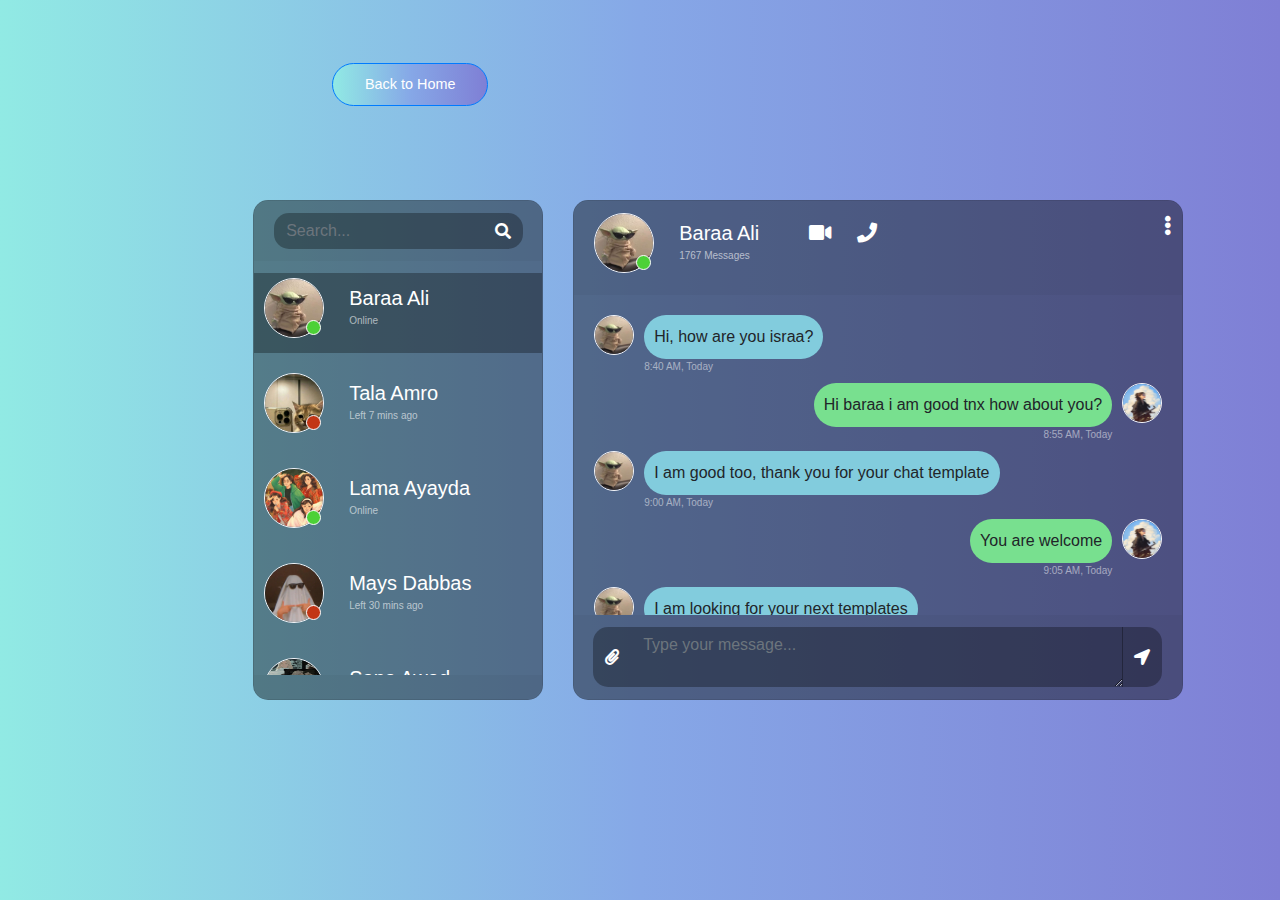
==== chat.html @ 5960b5f4 "Edit" ====
<!DOCTYPE html>
<html>
	<head>
		<title>Chat</title>

		<!--......................... Bootstrap............ ...............-->
		<link rel="stylesheet" href="https://stackpath.bootstrapcdn.com/bootstrap/4.1.3/css/bootstrap.min.css" >

		<!--......................... Font awesome .........................-->
		<link rel="stylesheet" href="https://use.fontawesome.com/releases/v5.5.0/css/all.css" >

		<!--............................ CSS............................... -->
		<link rel="stylesheet" type="text/css" href="assets/css/styleChat.css">
        
	</head>

	<body>

        <!--............................start full screen............................... -->
		<div class="container-fluid h-100">
        
            <!--............................start working screen............................... -->
			<div class="row justify-content-center h-100">

                <!--.............Back to home page...........-->
                <div class="back-to-home-btn">
                    
                 <label for="add-post" id="create-lg" class="btn btn-primary btn-lg" onclick="backToHome()">Back to Home</label>

                </div>
                 <!--.............Back to home page...........-->


                <!--............................start left working screen............................... -->
				<div class="col-md-4 col-xl-3 chat"> <div class="card mb-sm-3 mb-md-0 contacts_card">

                    <!--.........................start search section.................................-->
					<div class="card-header">
						<div class="input-group">
							<input type="text" placeholder="Search..." name="" class="form-control search">
							<div class="input-group-prepend">
								<span class="input-group-text search_btn"><i class="fas fa-search"></i></span>
							</div>
						</div>
					</div>
                    <!--.........................end search section.................................-->

                    <!--.........................start name of people section.................................-->
					<div class="card-body contacts_body">
						<ui class="contacts">

                        <!--...first person in the chat...-->
						<li class="active chat-name">
							<div class="d-flex bd-highlight ">
								<div class="img_cont">
									<img src="assets/img/profile picture/lê on Twitter _ Crazy funny pictures, Mood pics, Funny images.jfif" class="rounded-circle user_img">
									<span class="online_icon"></span>
								</div>
								<div class="user_info">
									<span>Baraa Ali</span>
									<p>Online</p>
								</div>
							</div>
						</li>

                        <!--...second person in the chat...-->
						<li class="chat-name">
							<div class="d-flex bd-highlight">
								<div class="img_cont">
									<img src="assets/img/profile picture/Mia.jfif" class="rounded-circle user_img">
									<span class="online_icon offline"></span>
								</div>
								<div class="user_info">
									<span>Tala Amro</span>
									<p>Left 7 mins ago</p>
								</div>
							</div>
						</li>

                        <!--...3ed person in the chat...-->
						<li class="chat-name">
							<div class="d-flex bd-highlight">
								<div class="img_cont">
									<img src="assets/img/profile picture/p1.jpg" class="rounded-circle user_img">
									<span class="online_icon"></span>
								</div>
								<div class="user_info">
									<span>Lama Ayayda</span>
									<p>Online</p>
								</div>
							</div>
						</li>

                        <!--...4th person in the chat...-->
						<li class="chat-name">
							<div class="d-flex bd-highlight">
								<div class="img_cont">
									<img src="assets/img/profile picture/تنزيل.jfif" class="rounded-circle user_img">
									<span class="online_icon offline"></span>
								</div>
								<div class="user_info">
									<span>Mays Dabbas</span>
									<p>Left 30 mins ago</p>
								</div>
							</div>
						</li>

                        <!--...5th person in the chat...-->
						<li class="chat-name">
							<div class="d-flex bd-highlight">
								<div class="img_cont">
									<img src="assets/img/profile picture/Marni 🐾💙 (1).jpg" class="rounded-circle user_img">
									<span class="online_icon offline"></span>
								</div>
								<div class="user_info">
									<span>Sana Awad</span>
									<p>Left 50 mins ago</p>
								</div>
							</div>
						</li>
						</ui>
					</div>
                    <!--.........................end name of people section.................................-->

					<div class="card-footer"></div>
				</div></div>
                <!--............................end left working screen............................... -->


                <!--............................start right working screen............................... -->
				<div class="col-md-8 col-xl-6 chat">
					<div class="card">

                        <!--............................start top of right working screen............................... -->
						<div class="card-header msg_head">
							<div class="d-flex bd-highlight">
								<div class="img_cont">
									<img src="assets/img/profile picture/lê on Twitter _ Crazy funny pictures, Mood pics, Funny images.jfif" class="rounded-circle user_img">
									<span class="online_icon"></span>
								</div>
								<div class="user_info">
									<span>Baraa Ali</span>
									<p>1767 Messages</p>
								</div>
								<div class="video_cam">
									<span><i class="fas fa-video"></i></span>
									<span><i class="fas fa-phone"></i></span>
								</div>
							</div>
							<span id="action_menu_btn"><i class="fas fa-ellipsis-v"></i></span>
							<div class="action_menu">
								<ul>
									<li><i class="fas fa-user-circle"></i> View profile</li>
									<li><i class="fas fa-plus"></i> Add to group</li>
									<li><i class="fas fa-ban"></i> Block</li>
								</ul>
							</div>
						</div>
                        <!--............................end top of right working screen............................... -->


                        <!--............................start midlle of right working screen(messages)............................... -->
						<div class="card-body msg_card_body">

							<div class="d-flex justify-content-start mb-4">
								<div class="img_cont_msg">
									<img src="assets/img/profile picture/lê on Twitter _ Crazy funny pictures, Mood pics, Funny images.jfif" class="rounded-circle user_img_msg">
								</div>
								<div class="msg_cotainer">
									Hi, how are you israa?
									<span class="msg_time">8:40 AM, Today</span>
								</div>
							</div>

							<div class="d-flex justify-content-end mb-4">
								<div class="msg_cotainer_send">
									Hi baraa i am good tnx how about you?
									<span class="msg_time_send">8:55 AM, Today</span>
								</div>
								<div class="img_cont_msg" id="my-profile-picture">
							<img src="assets/img/profile picture/Samurai by Sam Yang.jpg" class="rounded-circle user_img_msg">
								</div>
							</div>

							<div class="d-flex justify-content-start mb-4">
								<div class="img_cont_msg">
									<img src="assets/img/profile picture/lê on Twitter _ Crazy funny pictures, Mood pics, Funny images.jfif" class="rounded-circle user_img_msg">
								</div>
								<div class="msg_cotainer">
									I am good too, thank you for your chat template
									<span class="msg_time">9:00 AM, Today</span>
								</div>
							</div>

							<div class="d-flex justify-content-end mb-4">
								<div class="msg_cotainer_send">
									You are welcome
									<span class="msg_time_send">9:05 AM, Today</span>
								</div>
								<div class="img_cont_msg" id="my-profile-picture">
							<img src="assets/img/profile picture/Samurai by Sam Yang.jpg" class="rounded-circle user_img_msg">
								</div>
							</div>

							<div class="d-flex justify-content-start mb-4">
								<div class="img_cont_msg">
									<img src="assets/img/profile picture/lê on Twitter _ Crazy funny pictures, Mood pics, Funny images.jfif"" class="rounded-circle user_img_msg">
								</div>
								<div class="msg_cotainer">
									I am looking for your next templates
									<span class="msg_time">9:07 AM, Today</span>
								</div>
							</div>

							<div class="d-flex justify-content-end mb-4">
								<div class="msg_cotainer_send">
									Ok, thank you have a good day
									<span class="msg_time_send">9:10 AM, Today</span>
								</div>
								<div class="img_cont_msg " id="my-profile-picture">
						            <img src="assets/img/profile picture/Samurai by Sam Yang.jpg" class="rounded-circle user_img_msg">
								</div>
							</div>

							<div class="d-flex justify-content-start mb-4">
								<div class="img_cont_msg">
									<img src="assets/img/profile picture/lê on Twitter _ Crazy funny pictures, Mood pics, Funny images.jfif"" class="rounded-circle user_img_msg">
								</div>
								<div class="msg_cotainer">
									Bye, see you
									<span class="msg_time">9:12 AM, Today</span>
								</div>
							</div>

						</div>
                        <!--............................end midlle of right working screen(messages)............................... -->


                        <!--............................start last of right working screen(send)............................... -->
						<div class="card-footer">
							<div class="input-group">
								<div class="input-group-append">
									<span class="input-group-text attach_btn"><i class="fas fa-paperclip"></i></span>
								</div>
								<textarea name="" class="form-control type_msg" placeholder="Type your message..."></textarea>
								<div class="input-group-append">
									<span class="input-group-text send_btn"><i class="fas fa-location-arrow"></i></span>
								</div>
							</div>
						</div>
                        <!--............................end last of right working screen(send)............................... -->

					</div>
				</div>
                <!--............................end right working screen............................... -->


			</div>
            <!--............................end working screen............................... -->
		</div>
        <!--............................end full screen............................... -->







	<!-- .........................JQuery .................................-->
	<script src="https://ajax.googleapis.com/ajax/libs/jquery/3.3.1/jquery.min.js"></script>
    <script type="text/javascript" src="assets/java/scriptHome.js"></script>
	<script type="text/javascript" src="assets/java/scriptChat.js"></script>
   
	</body>
</html>
---- assets/css/styleChat.css ----
body,
html {
	height: 100%;
	margin: 0;
	background: #7F7FD5;
	background: -webkit-linear-gradient(to right, #91EAE4, #86A8E7, #7F7FD5);
	background: linear-gradient(to right, #91EAE4, #86A8E7, #7F7FD5);
}

.chat {
	margin-top: auto;
	margin-bottom: auto;
}

.btn{
    padding: var(--btn-padding);
    display: inline-block;
    cursor: pointer;
    border-radius: var(--border-radius);
    font-size: 0.9rem;
    font-weight: 500;
    transition: 300ms ease all; 
 }

 .btn-lg{
    margin-left: 160%;
    margin-top: 20%;
 }

.back-to-home-btn{
    padding: 1rem 0;
    margin-top: 1rem;
    column-gap: 1px;
}

.btn-primary{
    background: #7F7FD5;
	background: -webkit-linear-gradient(to right, #91EAE4, #86A8E7, #7F7FD5);
	background: linear-gradient(to right, #91EAE4, #86A8E7, #7F7FD5);
    color: var(--color-white);
}

:root{
    --color-white-light-theme:100%;
    --primary-color-hue:252;

    --color-white: hsl(252 , 30% ,var(--color-white-light-theme));
    --color-primary: hsl(var(--primary-color-hue) , 75% , 60%);

    --border-radius: 2rem;
    --card-border-radius: 1rem;

    --search-padding: .6rem 1rem;
    --card-padding: 1rem;

    --btn-padding: .6rem 2rem;
}

.card {
	height: 500px;
	border-radius: 15px !important;
	background-color: rgba(0, 0, 0, 0.4) !important;
}

.contacts_body {
	padding: 0.75rem 0 !important;
	overflow-y: auto;
	white-space: nowrap;
}

.msg_card_body {
	overflow-y: auto;
}

.card-header {
	border-radius: 15px 15px 0 0 !important;
	border-bottom: 0 !important;
}

.card-footer {
	border-radius: 0 0 15px 15px !important;
	border-top: 0 !important;
}

.container {
	align-content: center;
}

.search {
	border-radius: 15px 0 0 15px !important;
	background-color: rgba(0, 0, 0, 0.3) !important;
	border: 0 !important;
	color: white !important;
}

.search:focus {
	box-shadow: none !important;
	outline: 0px !important;
}

.type_msg {
	background-color: rgba(0, 0, 0, 0.3) !important;
	border: 0 !important;
	color: white !important;
	height: 60px !important;
	overflow-y: auto;
}

.type_msg:focus {
	box-shadow: none !important;
	outline: 0px !important;
}

.chat-name{
	cursor: pointer;
}

.attach_btn {
	border-radius: 15px 0 0 15px !important;
	background-color: rgba(0, 0, 0, 0.3) !important;
	border: 0 !important;
	color: white !important;
	cursor: pointer;
}

.send_btn {
	border-radius: 0 15px 15px 0 !important;
	background-color: rgba(0, 0, 0, 0.3) !important;
	border: 0 !important;
	color: white !important;
	cursor: pointer;
}

.search_btn {
	border-radius: 0 15px 15px 0 !important;
	background-color: rgba(0, 0, 0, 0.3) !important;
	border: 0 !important;
	color: white !important;
	cursor: pointer;
}

.contacts {
	list-style: none;
	padding: 0;
}

.contacts li {
	width: 100% !important;
	padding: 5px 10px;
	margin-bottom: 15px !important;
}

.active {
	background-color: rgba(0, 0, 0, 0.3);
}

.user_img {
	height: 60px;
	width: 60px;
	border: 1.5px solid #f5f6fa;
}

.user_img_msg {
	height: 40px;
	width: 40px;
	border: 1.5px solid #f5f6fa;
}

.img_cont {
	position: relative;
	height: 70px;
	width: 70px;
}

.img_cont_msg {
	height: 40px;
	width: 40px;
}

.online_icon {
	position: absolute;
	height: 15px;
	width: 15px;
	background-color: #4cd137;
	border-radius: 50%;
	bottom: 13px;
	right: 13px;
	border: 1.5px solid white;
}

.offline {
	background-color: #c23616 !important;
}

.user_info {
	margin-top: auto;
	margin-bottom: auto;
	margin-left: 15px;
}

.user_info span {
	font-size: 20px;
	color: white;
}

.user_info p {
	font-size: 10px;
	color: rgba(255, 255, 255, 0.6);
}

.video_cam {
	margin-left: 50px;
	margin-top: 5px;
}

.video_cam span {
	color: white;
	font-size: 20px;
	cursor: pointer;
	margin-right: 20px;
}

.msg_cotainer {
	margin-top: auto;
	margin-bottom: auto;
	margin-left: 10px;
	border-radius: 25px;
	background-color: #82ccdd;
	padding: 10px;
	position: relative;
}

.msg_cotainer_send {
	margin-top: auto;
	margin-bottom: auto;
	margin-right: 10px;
	border-radius: 25px;
	background-color: #78e08f;
	padding: 10px;
	position: relative;
}

.msg_time {
	position: absolute;
	left: 0;
	bottom: -15px;
	color: rgba(255, 255, 255, 0.5);
	font-size: 10px;
}

.msg_time_send {
	position: absolute;
	right: 0;
	bottom: -15px;
	color: rgba(255, 255, 255, 0.5);
	font-size: 10px;
}

.msg_head {
	position: relative;
}

#action_menu_btn {
	position: absolute;
	right: 10px;
	top: 10px;
	color: white;
	cursor: pointer;
	font-size: 20px;
}

.action_menu {
	z-index: 1;
	position: absolute;
	padding: 15px 0;
	background-color: rgba(0, 0, 0, 0.5);
	color: white;
	border-radius: 15px;
	top: 30px;
	right: 15px;
	display: none;
}

.action_menu ul {
	list-style: none;
	padding: 0;
	margin: 0;
}

.action_menu ul li {
	width: 100%;
	padding: 10px 15px;
	margin-bottom: 5px;
}

.action_menu ul li i {
	padding-right: 10px;
}

.action_menu ul li:hover {
	cursor: pointer;
	background-color: rgba(0, 0, 0, 0.2);
}


/* width */

::-webkit-scrollbar {
	width: 10px;
}


/* Track */

::-webkit-scrollbar-track {
	background: #f1f1f1;
}


/* Handle */

::-webkit-scrollbar-thumb {
	background: #888;
}


/* Handle on hover */

::-webkit-scrollbar-thumb:hover {
	background: #555;
}

@media(max-width: 576px) {
	.contacts_card {
		margin-bottom: 15px !important;
	}
}
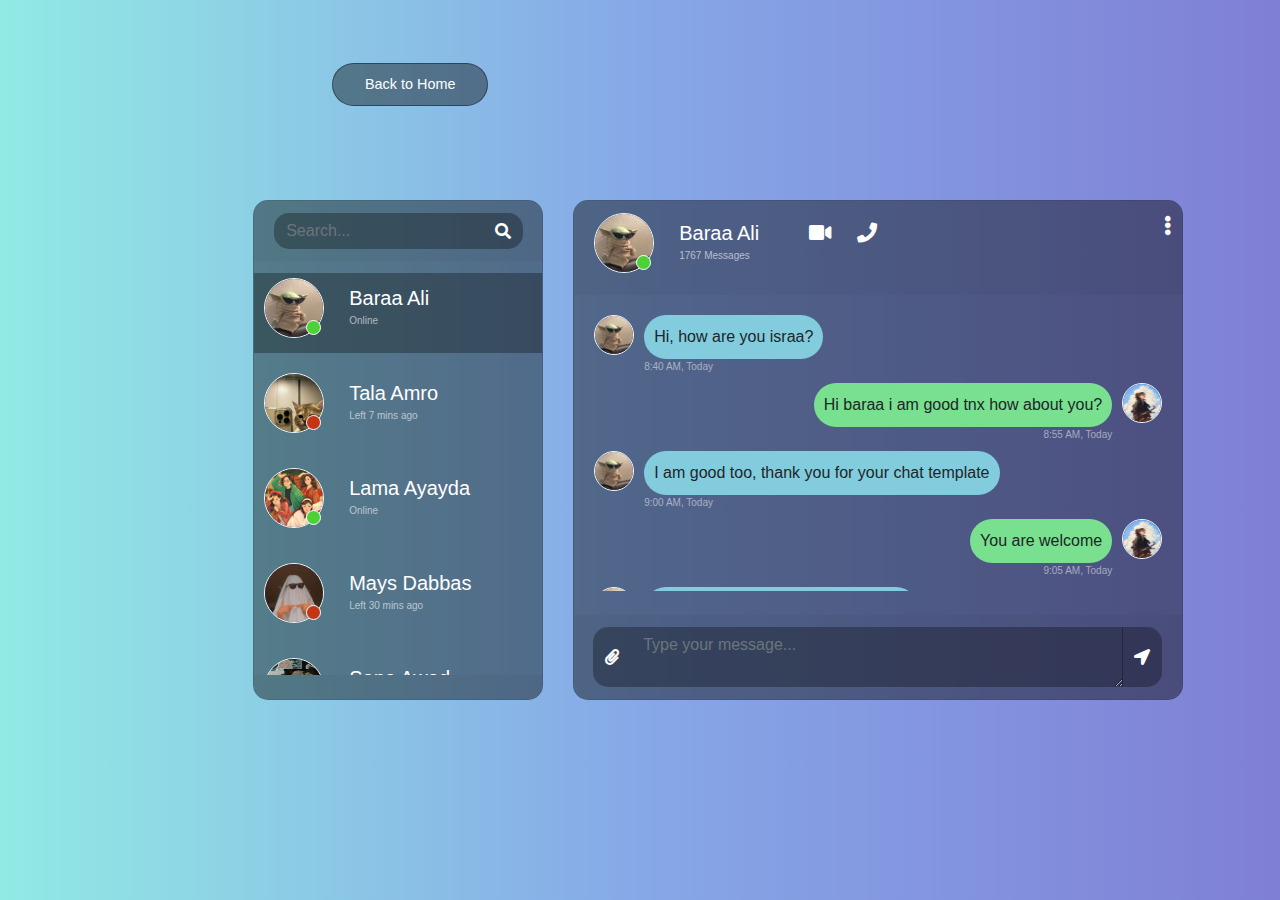
==== commit 39f85c94: "Edit" ====
--- a/chat.html
+++ b/chat.html
@@ -25,7 +25,7 @@
                 <!--.............Back to home page...........-->
                 <div class="back-to-home-btn">
                     
-                 <label for="add-post" id="create-lg" class="btn btn-primary btn-lg" onclick="backToHome()">Back to Home</label>
+                 <label for="add-post"  class="btn btn-primary btn-lg" onclick="backToHome()">Back to Home</label>
 
                 </div>
                  <!--.............Back to home page...........-->
@@ -36,12 +36,14 @@
 
                     <!--.........................start search section.................................-->
 					<div class="card-header">
-						<div class="input-group">
+						<form class="input-group">
+
 							<input type="text" placeholder="Search..." name="" class="form-control search">
 							<div class="input-group-prepend">
-								<span class="input-group-text search_btn"><i class="fas fa-search"></i></span>
-							</div>
-						</div>
+								<button class="input-group-text search_btn"><i class="fas fa-search"></i></button>
+							</div>
+							
+						</form>
 					</div>
                     <!--.........................end search section.................................-->
 
@@ -152,6 +154,7 @@
 								<ul>
 									<li><i class="fas fa-user-circle"></i> View profile</li>
 									<li><i class="fas fa-plus"></i> Add to group</li>
+									<li id="deleteMessagesBtn"><i class="fas fa-trash"></i>Delete chat</li>
 									<li><i class="fas fa-ban"></i> Block</li>
 								</ul>
 							</div>
@@ -162,91 +165,119 @@
                         <!--............................start midlle of right working screen(messages)............................... -->
 						<div class="card-body msg_card_body">
 
-							<div class="d-flex justify-content-start mb-4">
-								<div class="img_cont_msg">
-									<img src="assets/img/profile picture/lê on Twitter _ Crazy funny pictures, Mood pics, Funny images.jfif" class="rounded-circle user_img_msg">
-								</div>
-								<div class="msg_cotainer">
+
+							<div class="d-flex justify-content-start mb-4" >
+								<div class="img_cont_msg message">
+									<img  src="assets/img/profile picture/lê on Twitter _ Crazy funny pictures, Mood pics, Funny images.jfif" class="rounded-circle user_img_msg">
+								</div>
+								<div class="msg_cotainer deletd-chat message" >
 									Hi, how are you israa?
 									<span class="msg_time">8:40 AM, Today</span>
 								</div>
 							</div>
 
 							<div class="d-flex justify-content-end mb-4">
-								<div class="msg_cotainer_send">
+								<div class="msg_cotainer_send deletd-chat message">
 									Hi baraa i am good tnx how about you?
 									<span class="msg_time_send">8:55 AM, Today</span>
 								</div>
-								<div class="img_cont_msg" id="my-profile-picture">
-							<img src="assets/img/profile picture/Samurai by Sam Yang.jpg" class="rounded-circle user_img_msg">
+								<div class="img_cont_msg message" id="my-profile-pictur">
+						        	<img id="deletd-chat" src="assets/img/profile picture/Samurai by Sam Yang.jpg" class="rounded-circle user_img_msg">
 								</div>
 							</div>
 
 							<div class="d-flex justify-content-start mb-4">
-								<div class="img_cont_msg">
+								<div class="img_cont_msg message">
 									<img src="assets/img/profile picture/lê on Twitter _ Crazy funny pictures, Mood pics, Funny images.jfif" class="rounded-circle user_img_msg">
 								</div>
-								<div class="msg_cotainer">
+								<div class="msg_cotainer message">
 									I am good too, thank you for your chat template
 									<span class="msg_time">9:00 AM, Today</span>
 								</div>
 							</div>
 
 							<div class="d-flex justify-content-end mb-4">
-								<div class="msg_cotainer_send">
+								<div class="msg_cotainer_send message">
 									You are welcome
 									<span class="msg_time_send">9:05 AM, Today</span>
 								</div>
-								<div class="img_cont_msg" id="my-profile-picture">
+								<div class="img_cont_msg message" id="my-profile-pictur">
 							<img src="assets/img/profile picture/Samurai by Sam Yang.jpg" class="rounded-circle user_img_msg">
 								</div>
 							</div>
 
 							<div class="d-flex justify-content-start mb-4">
-								<div class="img_cont_msg">
+								<div class="img_cont_msg message">
 									<img src="assets/img/profile picture/lê on Twitter _ Crazy funny pictures, Mood pics, Funny images.jfif"" class="rounded-circle user_img_msg">
 								</div>
-								<div class="msg_cotainer">
+								<div class="msg_cotainer message">
 									I am looking for your next templates
 									<span class="msg_time">9:07 AM, Today</span>
 								</div>
 							</div>
 
 							<div class="d-flex justify-content-end mb-4">
-								<div class="msg_cotainer_send">
+								<div class="msg_cotainer_send message">
 									Ok, thank you have a good day
 									<span class="msg_time_send">9:10 AM, Today</span>
 								</div>
-								<div class="img_cont_msg " id="my-profile-picture">
+								<div class="img_cont_msg message" id="my-profile-pictur">
 						            <img src="assets/img/profile picture/Samurai by Sam Yang.jpg" class="rounded-circle user_img_msg">
 								</div>
 							</div>
 
 							<div class="d-flex justify-content-start mb-4">
-								<div class="img_cont_msg">
-									<img src="assets/img/profile picture/lê on Twitter _ Crazy funny pictures, Mood pics, Funny images.jfif"" class="rounded-circle user_img_msg">
-								</div>
-								<div class="msg_cotainer">
+								<div class="img_cont_msg message">
+									<img src="assets/img/profile picture/lê on Twitter _ Crazy funny pictures, Mood pics, Funny images.jfif" class="rounded-circle user_img_msg">
+								</div>
+								<div class="msg_cotainer message">
 									Bye, see you
 									<span class="msg_time">9:12 AM, Today</span>
 								</div>
 							</div>
 
+							<div class="d-flex justify-content-end mb-4">
+								<div class="msg_cotainer_send message send-img image-container">
+									<img src="assets/img/feed img/تنزيل (2).jpg" alt="Zoomable Image" id="zoomImage">
+									<span class="msg_time_send">9:10 AM, Today</span>
+								</div>
+								<div class="img_cont_msg message" id="my-profile-pictur">
+						            <img src="assets/img/profile picture/Samurai by Sam Yang.jpg" class="rounded-circle user_img_msg">
+								</div>
+							</div>
+
 						</div>
                         <!--............................end midlle of right working screen(messages)............................... -->
 
 
-                        <!--............................start last of right working screen(send)............................... -->
+                       
+						<!--............................start last of right working screen(send)............................... -->
+
+						<form class="send-img">
+							
+								<img src="" id="postIMG">
+								
+						</form>
+
 						<div class="card-footer">
-							<div class="input-group">
-								<div class="input-group-append">
-									<span class="input-group-text attach_btn"><i class="fas fa-paperclip"></i></span>
-								</div>
+							<form class="input-group">
+
+								
+
+								<label class="input-group-append">
+									<span class="input-group-text attach_btn">
+										<input type="file" accept="image/jpg, image/png, image/jpeg" id="feed-pic-upload">
+										<i class="fas fa-paperclip"></i>
+									</span>
+								</label>
+                                
+                                
 								<textarea name="" class="form-control type_msg" placeholder="Type your message..."></textarea>
-								<div class="input-group-append">
-									<span class="input-group-text send_btn"><i class="fas fa-location-arrow"></i></span>
-								</div>
-							</div>
+
+								<div class="input-group-append" >
+									<button class="input-group-text send_btn"><i class="fas fa-location-arrow" type="submit" ></i></button>
+								</div>
+							</form>
 						</div>
                         <!--............................end last of right working screen(send)............................... -->
 
--- a/assets/css/styleChat.css
+++ b/assets/css/styleChat.css
@@ -34,16 +34,18 @@
 }
 
 .btn-primary{
-    background: #7F7FD5;
-	background: -webkit-linear-gradient(to right, #91EAE4, #86A8E7, #7F7FD5);
-	background: linear-gradient(to right, #91EAE4, #86A8E7, #7F7FD5);
+    background-color: rgba(0, 0, 0, 0.4) !important;
     color: var(--color-white);
+	border-color:rgba(0, 0, 0, 0.4) ;
 }
 
 :root{
-    --color-white-light-theme:100%;
+   
+	--color-light-light-theme:92%;
+	--color-white-light-theme:100%;
     --primary-color-hue:252;
 
+    --color-light: hsl(252 , 30% ,var(--color-light-light-theme));
     --color-white: hsl(252 , 30% ,var(--color-white-light-theme));
     --color-primary: hsl(var(--primary-color-hue) , 75% , 60%);
 
@@ -62,6 +64,10 @@
 	background-color: rgba(0, 0, 0, 0.4) !important;
 }
 
+#card-ask-comment{
+	height: 590px;
+}
+
 .contacts_body {
 	padding: 0.75rem 0 !important;
 	overflow-y: auto;
@@ -82,6 +88,10 @@
 	border-top: 0 !important;
 }
 
+.input-group input[type='file'] {
+    display: none;
+}
+
 .container {
 	align-content: center;
 }
@@ -115,6 +125,10 @@
 	cursor: pointer;
 }
 
+.input-group-append .attach_btn{
+	margin-bottom: -.5rem;
+}
+
 .attach_btn {
 	border-radius: 15px 0 0 15px !important;
 	background-color: rgba(0, 0, 0, 0.3) !important;
@@ -129,6 +143,30 @@
 	border: 0 !important;
 	color: white !important;
 	cursor: pointer;
+}
+
+.send-img{
+	padding-left: 40%;
+}
+
+.send-img img{
+     width: 6rem;
+	 margin: auto;
+}
+
+#zoomImage {
+   
+    transition: transform 0.3s ease-in-out;
+}
+
+#create-lg{
+	margin-left: 0%;
+	margin-top: 27%;
+}
+
+#zoomImage.zoomed {
+    transform:scale(2,2); /* يمكنك تعديل قيمة الـ scale حسب احتياجاتك */
+    cursor: pointer;
 }
 
 .search_btn {
